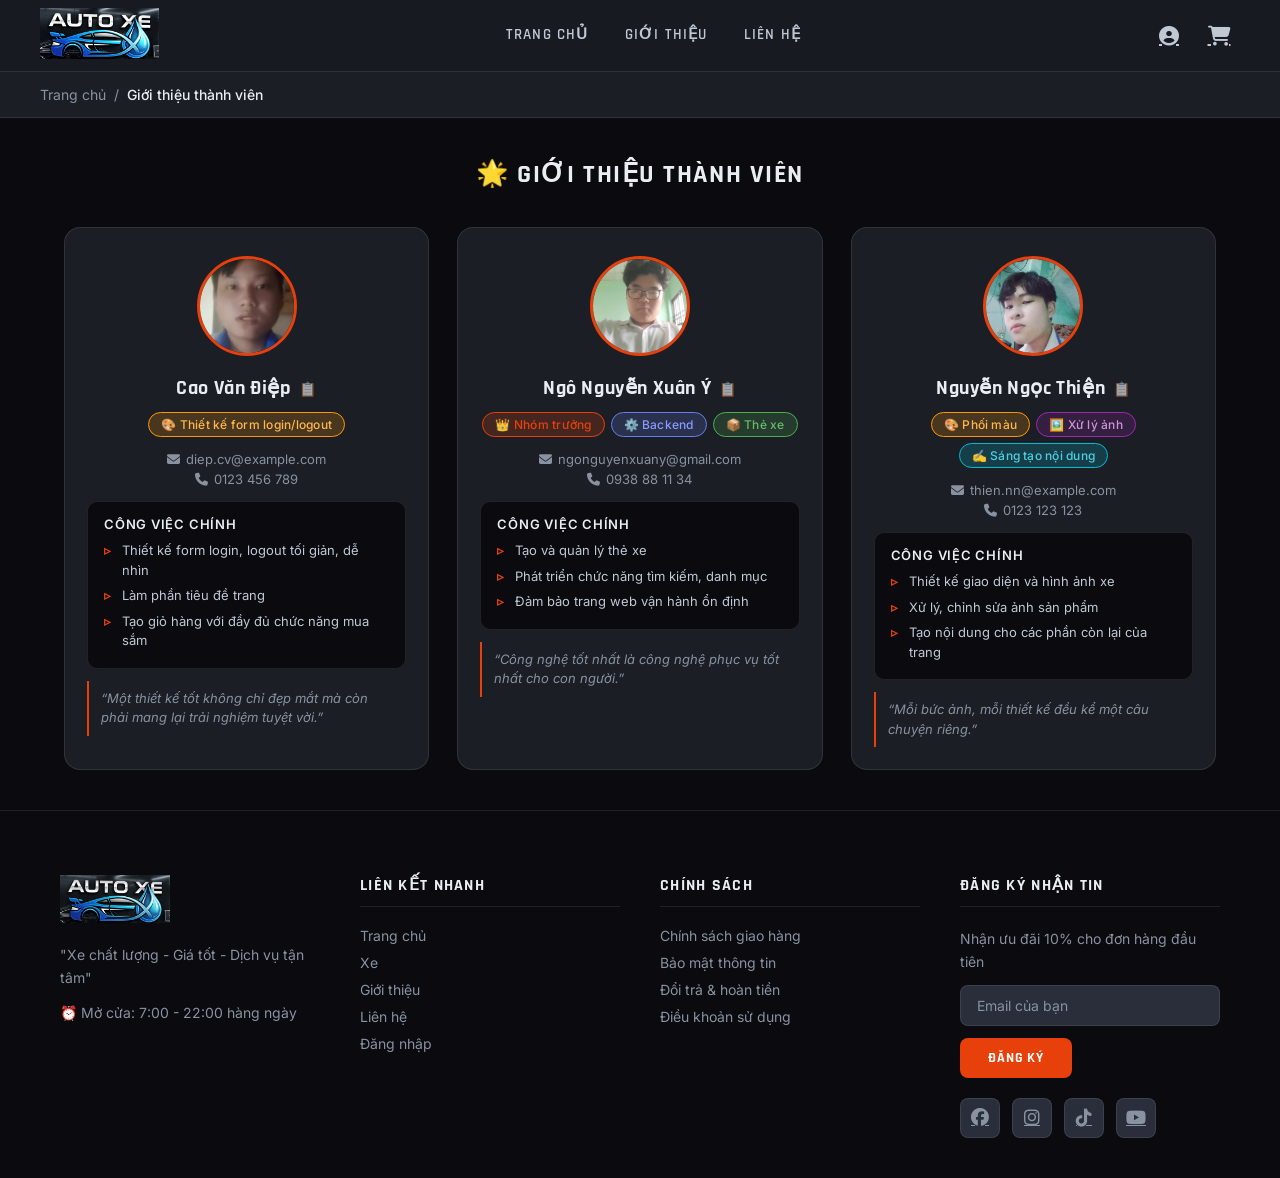
==== frontend/about-us.html @ 6f5e963a "baithi" ====
<!DOCTYPE html>
<html lang="vi">
<head>
    <meta charset="UTF-8">
    <meta name="viewport" content="width=device-width, initial-scale=1.0">
    <title>Đội Ngũ — AUTOSTORE</title>
    <link rel="preconnect" href="https://fonts.googleapis.com">
    <link rel="stylesheet" href="https://fonts.googleapis.com/css2?family=Rajdhani:wght@400;500;600;700&family=Inter:wght@300;400;500;600;700&display=swap">
    <link rel="stylesheet" href="styles.css">
    <link rel="stylesheet" href="https://cdnjs.cloudflare.com/ajax/libs/font-awesome/6.4.0/css/all.min.css">
    <style>
        /* Thêm style cho sự kiện click */
        .member-name-clickable {
            cursor: pointer;
            transition: all 0.3s ease;
            position: relative;
            padding: 5px 10px;
            border-radius: 5px;
            display: inline-block;
        }
        .member-name-clickable:hover {
            background-color: rgba(255, 255, 255, 0.1);
            transform: translateY(-2px);
            box-shadow: 0 4px 8px rgba(0, 0, 0, 0.2);
        }
        .member-name-clickable:active {
            transform: translateY(0);
        }
        .member-name-clickable::after {
            content: "📋";
            margin-left: 8px;
            font-size: 14px;
            opacity: 0.6;
        }
        .member-name-clickable:hover::after {
            content: "👆";
        }

        @keyframes highlightMember {
            0% { background-color: transparent; box-shadow: 0 10px 30px rgba(0,0,0,0.1); }
            50% { background-color: rgba(232, 64, 10, 0.15); box-shadow: 0 15px 40px rgba(232, 64, 10, 0.25); transform: scale(1.02); }
            100% { background-color: transparent; box-shadow: 0 10px 30px rgba(0,0,0,0.1); transform: scale(1); }
        }
        .highlight-animation {
            animation: highlightMember 1.8s ease;
        }

        /* Breadcrumb */
        .breadcrumb {
            background: var(--steel);
            padding: 14px 0;
            border-bottom: 1px solid var(--border);
            width: 100%;
        }
        .breadcrumb-container {
            max-width: 1400px;
            margin: 0 auto;
            padding: 0 40px;
            display: flex;
            align-items: center;
            gap: 8px;
            font-size: 14px;
        }
        .breadcrumb-container a {
            color: var(--silver);
            text-decoration: none;
            transition: color 0.2s;
        }
        .breadcrumb-container a:hover { color: var(--ember); }
        .breadcrumb-container span { color: var(--silver); }
        .breadcrumb-container .current { color: var(--platinum); font-weight: 500; }

        /* Members section */
        .members-section {
            max-width: 1200px;
            margin: 40px auto;
            padding: 0 24px;
        }
        .members-section .section-title {
            font-family: var(--font-display);
            font-size: 26px;
            font-weight: 700;
            color: var(--platinum);
            text-align: center;
            margin-bottom: 36px;
            letter-spacing: 0.06em;
            text-transform: uppercase;
        }
        .members-grid {
            display: grid;
            grid-template-columns: repeat(3, 1fr);
            gap: 28px;
        }

        /* Card thành viên kiểu mới */
        .member-card-compact {
            background: var(--steel);
            border: 1px solid var(--border);
            border-radius: 16px;
            padding: 28px 22px 22px;
            text-align: center;
            transition: transform 0.35s cubic-bezier(0.34, 1.56, 0.64, 1),
                        box-shadow 0.35s ease,
                        border-color 0.3s ease;
            display: flex;
            flex-direction: column;
            align-items: center;
        }
        .member-card-compact:hover {
            transform: translateY(-8px) scale(1.01);
            border-color: var(--ember);
            box-shadow: 0 16px 48px rgba(232, 64, 10, 0.18);
        }
        .member-card-compact .member-avatar {
            width: 100px;
            height: 100px;
            border-radius: 50%;
            overflow: hidden;
            border: 3px solid var(--ember);
            flex-shrink: 0;
            margin-bottom: 14px;
            background: var(--iron);
        }
        .member-card-compact .member-avatar img {
            width: 100%;
            height: 100%;
            object-fit: cover;
            display: block;
        }
        .member-card-compact .member-name {
            font-family: var(--font-display);
            font-size: 20px;
            font-weight: 700;
            color: var(--platinum);
            margin-bottom: 6px;
            letter-spacing: 0.03em;
        }
        .member-card-compact .member-tags {
            display: flex;
            flex-wrap: wrap;
            justify-content: center;
            gap: 6px;
            margin-bottom: 14px;
        }
        .member-card-compact .member-tags .tag {
            font-size: 12px;
            padding: 4px 12px;
            border-radius: 20px;
            background: var(--iron);
            color: var(--chrome);
            border: 1px solid var(--border);
            font-weight: 500;
            letter-spacing: 0.02em;
        }
        .member-card-compact .member-tags .tag.leader {
            background: rgba(232, 64, 10, 0.2);
            color: var(--ember);
            border-color: var(--ember);
        }
        .member-card-compact .member-tags .tag.backend {
            background: rgba(102, 126, 234, 0.2);
            color: #8899ff;
            border-color: #667eea;
        }
        .member-card-compact .member-tags .tag.database {
            background: rgba(76, 175, 80, 0.2);
            color: #66bb6a;
            border-color: #4CAF50;
        }
        .member-card-compact .member-tags .tag.design {
            background: rgba(255, 152, 0, 0.2);
            color: #ffb74d;
            border-color: #ff9800;
        }
        .member-card-compact .member-tags .tag.photo {
            background: rgba(156, 39, 176, 0.2);
            color: #ce93d8;
            border-color: #9c27b0;
        }
        .member-card-compact .member-tags .tag.content {
            background: rgba(0, 188, 212, 0.2);
            color: #4dd0e1;
            border-color: #00bcd4;
        }

        .member-contact {
            display: flex;
            flex-direction: column;
            gap: 4px;
            width: 100%;
            margin-bottom: 14px;
        }
        .member-contact a {
            color: var(--silver);
            font-size: 13px;
            text-decoration: none;
            transition: color 0.2s;
            display: inline-flex;
            align-items: center;
            gap: 6px;
            justify-content: center;
        }
        .member-contact a:hover {
            color: var(--ember);
        }

        .member-work {
            width: 100%;
            text-align: left;
            background: var(--obsidian);
            border-radius: 10px;
            padding: 14px 16px;
            margin-bottom: 12px;
            border: 1px solid var(--border);
        }
        .member-work strong {
            font-size: 13px;
            color: var(--platinum);
            display: block;
            margin-bottom: 6px;
            letter-spacing: 0.06em;
            text-transform: uppercase;
            font-weight: 600;
        }
        .member-work ul {
            list-style: none;
            padding: 0;
            margin: 0;
        }
        .member-work ul li {
            font-size: 13px;
            color: var(--chrome);
            padding: 3px 0 3px 18px;
            position: relative;
            line-height: 1.5;
        }
        .member-work ul li::before {
            content: "▹";
            position: absolute;
            left: 0;
            color: var(--ember);
            font-weight: 700;
        }

        .member-quote {
            font-size: 13px;
            font-style: italic;
            color: var(--silver);
            padding: 8px 12px;
            border-left: 2px solid var(--ember);
            text-align: left;
            width: 100%;
            margin: 0;
            line-height: 1.5;
        }

        /* Responsive */
        @media (max-width: 992px) {
            .members-grid {
                grid-template-columns: repeat(2, 1fr);
                gap: 24px;
            }
        }
        @media (max-width: 600px) {
            .members-grid {
                grid-template-columns: 1fr;
                gap: 20px;
            }
            .member-card-compact .member-avatar {
                width: 80px;
                height: 80px;
            }
            .member-card-compact {
                padding: 20px 16px;
            }
            .breadcrumb-container {
                padding: 0 16px;
            }
        }
    </style>
</head>
<body>
<div id="wrapper">
    <!-- Header giống trang chủ -->
    <div id="header"> 
        <a href="index.html" class="logo"> 
            <img src="./ảnh/LOGO.png" alt="Logo AutoStore" width="150" height="100"> 
        </a>
        
        <div id="menu">
            <div class="item">
                <a href="index.html">Trang Chủ</a>
            </div>
            <div class="item">
                <a href="about-us.html">Giới thiệu</a>
            </div>
            <div class="item">
                <a href="#footer">Liên hệ</a>
            </div>
        </div>

        <div id="actions">
            <div class="item" style="position: relative;" id="user-profile-container">
                <div id="user-profile" style="display: none;">
                    <img id="user-avatar" src="" alt="Avatar" style="width: 40px; height: 40px; border-radius: 50%;">
                </div>
                <a href="login.html" id="login-btn" title="Đăng nhập">
                    <i class="fas fa-user-circle"></i>
                </a>
            </div>
            
            <div class="item" style="position: relative;">
                <a href="sop.html" id="cart-btn" title="Giỏ hàng">
                    <i class="fas fa-shopping-cart"></i>
                </a>
                <span id="cart-badge">0</span>
            </div>  
        </div>
    </div>

    <!-- Breadcrumb -->
    <div class="breadcrumb">
        <div class="breadcrumb-container">
            <a href="index.html">Trang chủ</a>
            <span>/</span>
            <span class="current">Giới thiệu thành viên</span>
        </div>
    </div>

    <!-- Nội dung chính: Thành viên -->
    <div class="members-section">
        <h2 class="section-title">🌟 GIỚI THIỆU THÀNH VIÊN</h2>
        <div class="members-grid">

            <!-- Thành viên 1: Cao Văn Điệp -->
            <div class="member-card-compact" id="member-caodiep">
                <div class="member-avatar">
                    <img src="./ảnh/cvđ.jpg" alt="Cao Văn Điệp" onerror="this.src='./ảnh/default-avatar.jpg'">
                </div>
                <h3 class="member-name member-name-clickable">Cao Văn Điệp</h3>
                <div class="member-tags">
                    <span class="tag design">🎨 Thiết kế form login/logout</span>
                </div>
                <div class="member-contact">
                    <a href="mailto:diep.cv@example.com"><i class="fas fa-envelope"></i> diep.cv@example.com</a>
                    <a href="tel:+84123456789"><i class="fas fa-phone"></i> 0123 456 789</a>
                </div>
                <div class="member-work">
                    <strong>Công việc chính</strong>
                    <ul>
                        <li>Thiết kế form login, logout tối giản, dễ nhìn</li>
                        <li>Làm phần tiêu đề trang</li>
                        <li>Tạo giỏ hàng với đầy đủ chức năng mua sắm</li>
                    </ul>
                </div>
                <blockquote class="member-quote">
                    “Một thiết kế tốt không chỉ đẹp mắt mà còn phải mang lại trải nghiệm tuyệt vời.”
                </blockquote>
            </div>

            <!-- Thành viên 2: Ngô Nguyễn Xuân Ý -->
            <div class="member-card-compact" id="member-ngoxy">
                <div class="member-avatar">
                    <img src="./ảnh/nnxy.jpg" alt="Ngô Nguyễn Xuân Ý" onerror="this.src='./ảnh/default-avatar.jpg'">
                </div>
                <h3 class="member-name member-name-clickable">Ngô Nguyễn Xuân Ý</h3>
                <div class="member-tags">
                    <span class="tag leader">👑 Nhóm trưởng</span>
                    <span class="tag backend">⚙️ Backend</span>
                    <span class="tag database">📦 Thẻ xe</span>
                </div>
                <div class="member-contact">
                    <a href="mailto:ngonguyenxuany@gmail.com"><i class="fas fa-envelope"></i> ngonguyenxuany@gmail.com</a>
                    <a href="tel:+84987654321"><i class="fas fa-phone"></i> 0938 88 11 34</a>
                </div>
                <div class="member-work">
                    <strong>Công việc chính</strong>
                    <ul>
                        <li>Tạo và quản lý thẻ xe</li>
                        <li>Phát triển chức năng tìm kiếm, danh mục</li>
                        <li>Đảm bảo trang web vận hành ổn định</li>
                    </ul>
                </div>
                <blockquote class="member-quote">
                    “Công nghệ tốt nhất là công nghệ phục vụ tốt nhất cho con người.”
                </blockquote>
            </div>

            <!-- Thành viên 3: Nguyễn Ngọc Thiện -->
            <div class="member-card-compact" id="member-ngocthien">
                <div class="member-avatar">
                    <img src="./ảnh/nnt2.jpg" alt="Nguyễn Ngọc Thiện" onerror="this.src='./ảnh/default-avatar.jpg'">
                </div>
                <h3 class="member-name member-name-clickable">Nguyễn Ngọc Thiện</h3>
                <div class="member-tags">
                    <span class="tag design">🎨 Phối màu</span>
                    <span class="tag photo">🖼️ Xử lý ảnh</span>
                    <span class="tag content">✍️ Sáng tạo nội dung</span>
                </div>
                <div class="member-contact">
                    <a href="mailto:thien.nn@example.com"><i class="fas fa-envelope"></i> thien.nn@example.com</a>
                    <a href="tel:+84123123123"><i class="fas fa-phone"></i> 0123 123 123</a>
                </div>
                <div class="member-work">
                    <strong>Công việc chính</strong>
                    <ul>
                        <li>Thiết kế giao diện và hình ảnh xe</li>
                        <li>Xử lý, chỉnh sửa ảnh sản phẩm</li>
                        <li>Tạo nội dung cho các phần còn lại của trang</li>
                    </ul>
                </div>
                <blockquote class="member-quote">
                    “Mỗi bức ảnh, mỗi thiết kế đều kể một câu chuyện riêng.”
                </blockquote>
            </div>

        </div>
    </div>

    <!-- Footer -->
    <footer id="footer">
        <div class="box">
            <div class="logo">
                <img src="./ảnh/LOGO.png" alt="Logo" width="150" height="100">
            </div>
            <p>"Xe chất lượng - Giá tốt - Dịch vụ tận tâm"</p>
            <p>⏰ Mở cửa: 7:00 - 22:00 hàng ngày</p>
        </div>
        <div class="box">
            <h3>Liên kết nhanh</h3>
            <ul class="quick-menu">
                <div class="item">
                    <a href="index.html">Trang chủ</a>
                </div>
                <div class="item">
                   <a href="index.html#products">Xe</a>
                </div>
                <div class="item">
                    <a href="about-us.html">Giới thiệu</a>
                </div>
                <div class="item">
                    <a href="#footer">Liên hệ</a>
                </div>
                <div class="item">
                    <a href="login.html">Đăng nhập</a>
                </div>
            </ul>
        </div>
        <div class="box">
            <h3>Chính sách</h3>
            <ul class="quick-menu">
                <div class="item">
                    <a href="#">Chính sách giao hàng</a>
                </div>
                <div class="item">
                    <a href="#">Bảo mật thông tin</a>
                </div>
                <div class="item">
                    <a href="#">Đổi trả & hoàn tiền</a>
                </div>
                <div class="item">
                    <a href="#">Điều khoản sử dụng</a>
                </div>
            </ul>
        </div>
        <div class="box">
            <h3>Đăng ký nhận tin</h3>
            <p>Nhận ưu đãi 10% cho đơn hàng đầu tiên</p>
            <form id="newsletter-form">
                <input type="email" placeholder="Email của bạn" required>
                <button type="submit">Đăng ký</button>
            </form>
            <div class="social-icons">
                <a href="#"><i class="fab fa-facebook"></i></a>
                <a href="#"><i class="fab fa-instagram"></i></a>
                <a href="#"><i class="fab fa-tiktok"></i></a>
                <a href="#"><i class="fab fa-youtube"></i></a>
            </div>
        </div>
    </footer>
</div>

<!-- Scripts -->
<script src="cart.js"></script>
<script src="animations.js"></script>
<script>
    document.addEventListener('DOMContentLoaded', function() {
        // Cập nhật số lượng giỏ hàng
        function updateCartCount() {
            try {
                const cart = JSON.parse(localStorage.getItem('cart')) || [];
                const totalItems = cart.reduce((sum, item) => sum + (item.quantity || 0), 0);
                const cartBadge = document.getElementById('cart-badge');
                if (cartBadge) {
                    cartBadge.textContent = totalItems > 99 ? '99+' : totalItems;
                    cartBadge.style.display = totalItems > 0 ? 'flex' : 'none';
                }
            } catch (error) {
                console.error('Lỗi khi cập nhật giỏ hàng:', error);
            }
        }

        // Kiểm tra đăng nhập
        function checkLogin() {
            const currentUser = localStorage.getItem('currentUser');
            const userProfile = document.getElementById('user-profile');
            const loginBtn = document.getElementById('login-btn');
            if (currentUser && userProfile) {
                try {
                    const user = JSON.parse(currentUser);
                    const userAvatar = document.getElementById('user-avatar');
                    if (userAvatar && user.avatar) {
                        userAvatar.src = user.avatar;
                    }
                    userProfile.style.display = 'block';
                    loginBtn.style.display = 'none';
                } catch (error) {
                    console.error('Lỗi khi xử lý thông tin đăng nhập:', error);
                }
            }
        }

        // Xử lý click vào tên thành viên (highlight + scroll)
        document.querySelectorAll('.member-name-clickable').forEach(nameEl => {
            nameEl.addEventListener('click', function(e) {
                e.stopPropagation();
                const card = this.closest('.member-card-compact');
                if (card) {
                    card.classList.add('highlight-animation');
                    card.scrollIntoView({ behavior: 'smooth', block: 'center' });
                    setTimeout(() => card.classList.remove('highlight-animation'), 2000);
                }
            });
        });

        // Xử lý tham số URL ?member=...
        const urlParams = new URLSearchParams(window.location.search);
        const memberParam = urlParams.get('member');
        if (memberParam) {
            setTimeout(() => {
                const el = document.getElementById(`member-${memberParam}`);
                if (el) {
                    el.classList.add('highlight-animation');
                    el.scrollIntoView({ behavior: 'smooth', block: 'center' });
                    setTimeout(() => el.classList.remove('highlight-animation'), 2000);
                }
            }, 300);
        }

        // Xử lý từ localStorage (khi chuyển từ index.html)
        const selectedMember = localStorage.getItem('selectedMember');
        if (selectedMember && !memberParam) {
            setTimeout(() => {
                const el = document.getElementById(`member-${selectedMember}`);
                if (el) {
                    el.classList.add('highlight-animation');
                    el.scrollIntoView({ behavior: 'smooth', block: 'center' });
                    localStorage.removeItem('selectedMember');
                    setTimeout(() => el.classList.remove('highlight-animation'), 2000);
                }
            }, 300);
        }

        // Newsletter form
        const newsletterForm = document.getElementById('newsletter-form');
        if (newsletterForm) {
            newsletterForm.addEventListener('submit', function(e) {
                e.preventDefault();
                const email = this.querySelector('input[type="email"]').value;
                if (email) {
                    alert(`Cảm ơn bạn đã đăng ký nhận tin với email: ${email}\nMã giảm giá 10% đã được gửi đến email của bạn!`);
                    this.reset();
                }
            });
        }

        // Scroll to top button
        const scrollBtn = document.querySelector('.scroll-to-top');
        if (scrollBtn) {
            window.addEventListener('scroll', function() {
                scrollBtn.style.display = window.pageYOffset > 300 ? 'flex' : 'none';
            });
            scrollBtn.addEventListener('click', function() {
                window.scrollTo({ top: 0, behavior: 'smooth' });
            });
            scrollBtn.style.display = 'none';
        }

        // Smooth scroll cho anchor links
        document.querySelectorAll('a[href^="#"]').forEach(anchor => {
            anchor.addEventListener('click', function(e) {
                const targetId = this.getAttribute('href');
                if (targetId === '#') return;
                const target = document.querySelector(targetId);
                if (target) {
                    e.preventDefault();
                    window.scrollTo({ top: target.offsetTop - 80, behavior: 'smooth' });
                }
            });
        });

        // Khởi tạo
        updateCartCount();
        checkLogin();
    });

    // Hàm xem chi tiết thành viên (gọi từ index.html)
    function viewMemberDetail(memberId) {
        localStorage.setItem('selectedMember', memberId);
        window.location.href = 'about-us.html?member=' + memberId;
    }
</script>
</body>
</html>
---- frontend/styles.css ----
@import url('https://fonts.googleapis.com/css2?family=Rajdhani:wght@400;500;600;700&family=Inter:wght@300;400;500;600;700&display=swap');

/* ============================================================
   AUTOSTORE — PREMIUM AUTOMOTIVE DARK THEME
   Palette: Obsidian #0A0A0F | Chrome #C0C8D4 | Ember #E8400A
            Steel #1C1E26 | Platinum #EAEEF3
============================================================ */

:root {
    --obsidian: #0A0A0F;
    --steel: #1C1E26;
    --iron: #2A2D3A;
    --chrome: #C0C8D4;
    --platinum: #EAEEF3;
    --ember: #E8400A;
    --ember-glow: rgba(232, 64, 10, 0.15);
    --ember-dark: #B83208;
    --silver: #8892A0;
    --glass: rgba(28, 30, 38, 0.85);
    --border: rgba(192, 200, 212, 0.12);
    --font-display: 'Rajdhani', sans-serif;
    --font-body: 'Inter', sans-serif;
}

* {
    padding: 0;
    margin: 0;
    box-sizing: border-box;
    font-family: var(--font-body);
}

body {
    display: flex;
    flex-direction: column;
    align-items: center;
    width: 100%;
    background: var(--obsidian);
    color: var(--chrome);
}

/* ── SCROLLBAR ── */
::-webkit-scrollbar { width: 6px; }
::-webkit-scrollbar-track { background: var(--steel); }
::-webkit-scrollbar-thumb { background: var(--ember); border-radius: 3px; }

/* ============================================================
   WRAPPER
============================================================ */
#wrapper {
    width: 100%;
    min-height: 100vh;
    max-width: 1440px;
}

/* ============================================================
   HEADER
============================================================ */
#header {
    background: var(--glass);
    backdrop-filter: blur(20px);
    -webkit-backdrop-filter: blur(20px);
    width: 100%;
    padding: 0 40px;
    margin-top: 0;
    display: flex;
    justify-content: space-between;
    align-items: center;
    position: sticky;
    top: 0;
    z-index: 1000;
    border-bottom: 1px solid var(--border);
    height: 72px;
}

#header .logo img {
    filter: brightness(1.1) contrast(1.05);
    height: 52px;
    width: auto;
    object-fit: contain;
}

/* ── MENU ── */
#menu {
    list-style: none;
    display: flex;
    align-items: center;
}

#menu .item {
    margin: 0 18px;
    position: relative;
}

#menu .item a {
    color: var(--chrome);
    text-decoration: none;
    font-family: var(--font-display);
    font-weight: 600;
    font-size: 15px;
    letter-spacing: 0.08em;
    text-transform: uppercase;
    transition: color 0.25s;
    display: flex;
    align-items: center;
    gap: 6px;
    padding: 8px 0;
    border-bottom: 2px solid transparent;
}

#menu .item a:hover {
    color: var(--ember);
    border-bottom-color: var(--ember);
}

/* ── DROPDOWN ── */
.dropdown-menu {
    position: absolute;
    top: calc(100% + 16px);
    left: 50%;
    transform: translateX(-50%);
    background: var(--steel);
    border: 1px solid var(--border);
    border-radius: 8px;
    min-width: 240px;
    opacity: 0;
    pointer-events: none;
    transition: opacity 0.2s, transform 0.2s;
    transform: translateX(-50%) translateY(-8px);
    box-shadow: 0 20px 60px rgba(0,0,0,0.6);
    z-index: 999;
}

.has-dropdown:hover .dropdown-menu,
.has-dropdown.hover .dropdown-menu {
    opacity: 1;
    pointer-events: all;
    transform: translateX(-50%) translateY(0);
}

.dropdown-content {
    padding: 8px;
}

.dropdown-item {
    display: flex !important;
    align-items: center !important;
    gap: 10px !important;
    padding: 10px 14px !important;
    border-radius: 6px !important;
    color: var(--chrome) !important;
    font-size: 14px !important;
    font-weight: 500 !important;
    transition: background 0.2s, color 0.2s !important;
    text-transform: none !important;
    letter-spacing: 0 !important;
    border-bottom: none !important;
}

.dropdown-item:hover {
    background: var(--iron) !important;
    color: var(--ember) !important;
}

.dropdown-item i {
    width: 18px;
    color: var(--silver);
}

.dropdown-item .count {
    margin-left: auto;
    font-size: 12px;
    color: var(--silver);
}

.dropdown-item.sale .count.sale-badge,
.dropdown-item.new .count.new-badge {
    background: var(--ember);
    color: white;
    padding: 2px 8px;
    border-radius: 10px;
    font-size: 11px;
    font-weight: 700;
}

.dropdown-divider {
    height: 1px;
    background: var(--border);
    margin: 6px 0;
}

/* ── ACTIONS ── */
#actions {
    display: flex;
    align-items: center;
    gap: 8px;
}

#actions .item {
    position: relative;
}

#actions .item a {
    color: var(--chrome);
    font-size: 20px;
    transition: color 0.25s, background 0.25s;
    display: flex;
    align-items: center;
    justify-content: center;
    width: 42px;
    height: 42px;
    border-radius: 8px;
    border: 1px solid transparent;
}

#actions .item a:hover {
    color: var(--ember);
    border-color: var(--border);
    background: var(--iron);
}

#cart-badge {
    position: absolute;
    top: -4px;
    right: -4px;
    background: var(--ember);
    color: white;
    border-radius: 50%;
    width: 20px;
    height: 20px;
    font-size: 11px;
    display: none;
    align-items: center;
    justify-content: center;
    font-weight: 700;
    border: 2px solid var(--obsidian);
    z-index: 100;
}

/* User avatar profile */
#user-profile img {
    width: 36px;
    height: 36px;
    border-radius: 50%;
    border: 2px solid var(--ember);
    object-fit: cover;
    cursor: pointer;
    display: block;
}

.user-dropdown {
    position: absolute;
    top: 54px;
    right: 0;
    background: var(--steel);
    border: 1px solid var(--border);
    border-radius: 10px;
    box-shadow: 0 20px 60px rgba(0,0,0,0.5);
    min-width: 220px;
    z-index: 1000;
    display: none;
    overflow: hidden;
}

.user-dropdown-item {
    padding: 12px 18px;
    display: flex;
    align-items: center;
    gap: 12px;
    color: var(--chrome);
    text-decoration: none;
    font-size: 14px;
    transition: background 0.2s, color 0.2s;
    cursor: pointer;
}

.user-dropdown-item:hover {
    background: var(--iron);
    color: var(--ember);
}

.user-dropdown-item i {
    color: var(--silver);
    width: 16px;
}

.user-dropdown-divider {
    height: 1px;
    background: var(--border);
}

/* ============================================================
   BANNER / HERO
============================================================ */
#banner {
    width: 100%;
    background:
        linear-gradient(135deg, rgba(10,10,15,0.92) 0%, rgba(10,10,15,0.7) 60%, transparent 100%),
        url('./ảnh/xenen.jpg') center/cover no-repeat;
    height: 640px;
    display: flex;
    padding: 0 80px;
    position: relative;
    align-items: center;
    border-bottom: 1px solid var(--border);
    overflow: hidden;
}

/* Ember accent line */
#banner::before {
    content: '';
    position: absolute;
    bottom: 0;
    left: 0;
    width: 60%;
    height: 3px;
    background: linear-gradient(90deg, var(--ember), transparent);
}

#banner .box-left {
    width: 55%;
    z-index: 1;
}

#banner .box-left h2 {
    font-family: var(--font-display);
    font-size: 58px;
    font-weight: 700;
    color: var(--platinum);
    margin-bottom: 20px;
    line-height: 1.05;
    letter-spacing: 0.02em;
    text-transform: uppercase;
}

#banner .box-left h2 span {
    display: block;
}

#banner .box-left h2 span:first-child {
    color: var(--ember);
}

#banner .box-left p {
    color: var(--silver);
    font-size: 16px;
    line-height: 1.7;
    margin-bottom: 36px;
    max-width: 480px;
    transform: none !important;
}

/* Scroll button */
.to-bottom { position: absolute; bottom: 30px; left: 50%; transform: translateX(-50%); }
.to-bottom img { animation: bounce 2s infinite; filter: invert(1); opacity: 0.5; }
@keyframes bounce {
    0%, 20%, 50%, 80%, 100% { transform: translateY(0); }
    40% { transform: translateY(-8px); }
    60% { transform: translateY(-4px); }
}

/* ============================================================
   SECTION HEADINGS (h2 floating)
============================================================ */
#wrapper > h2,
#wrapper h2:not(#footer h2):not(.section-title):not(.products-header h2) {
    font-family: var(--font-display);
    font-size: 28px;
    font-weight: 700;
    color: var(--platinum);
    letter-spacing: 0.06em;
    text-transform: uppercase;
    padding: 0 40px 0;
    margin: 60px 0 20px;
    display: flex;
    align-items: center;
    gap: 12px;
}

#wrapper > h2::after {
    content: '';
    flex: 1;
    height: 1px;
    background: linear-gradient(90deg, var(--ember), transparent);
}

/* ============================================================
   CATEGORY NAV SECTION
============================================================ */
.category-nav-section {
    background: var(--steel);
    padding: 40px;
    margin: 0 0 0 0;
    border-radius: 0;
    max-width: 100%;
    width: 100%;
    border-top: 1px solid var(--border);
    border-bottom: 1px solid var(--border);
}

.category-products-container {
    display: grid;
    grid-template-columns: 260px 1fr;
    gap: 32px;
    max-width: 1400px;
    margin: 0 auto;
}

/* ── SIDEBAR ── */
.category-sidebar-container {
    background: var(--obsidian);
    border-radius: 12px;
    padding: 24px;
    border: 1px solid var(--border);
    height: fit-content;
    position: sticky;
    top: 88px;
}

.category-sidebar-container h2 {
    font-family: var(--font-display) !important;
    font-size: 13px !important;
    font-weight: 700 !important;
    color: var(--silver) !important;
    letter-spacing: 0.12em !important;
    text-transform: uppercase !important;
    margin-bottom: 16px !important;
    padding: 0 !important;
    margin-top: 0 !important;
    display: flex !important;
    align-items: center !important;
    gap: 8px !important;
}

.category-sidebar-container h2::after { display: none !important; }

.category-list {
    display: flex;
    flex-direction: column;
    gap: 4px;
    margin-bottom: 24px;
}

.category-item {
    display: flex;
    align-items: center;
    gap: 10px;
    padding: 11px 14px;
    background: transparent;
    border-radius: 8px;
    text-decoration: none;
    color: var(--chrome);
    border: 1px solid transparent;
    transition: all 0.2s;
    font-size: 14px;
    font-weight: 500;
}

.category-item i {
    width: 18px;
    color: var(--silver);
    font-size: 14px;
}

.category-item .count {
    margin-left: auto;
    font-size: 11px;
    color: var(--silver);
}

.category-item:hover,
.category-item.active {
    background: var(--iron);
    border-color: var(--ember);
    color: var(--ember);
}

.category-item:hover i,
.category-item.active i { color: var(--ember); }

.category-item.sale,
.category-item.new {
    color: var(--chrome);
}

.category-item.sale .count,
.category-item.new .count {
    background: var(--ember);
    color: white;
    padding: 2px 8px;
    border-radius: 10px;
    font-size: 10px;
    font-weight: 700;
}

.category-banner {
    background: linear-gradient(135deg, var(--ember-dark), var(--ember));
    border-radius: 10px;
    padding: 20px;
    text-align: center;
    margin-top: 12px;
}

.category-banner h3 {
    color: white;
    font-family: var(--font-display);
    font-size: 16px;
    font-weight: 700;
    margin-bottom: 8px;
}

.category-banner p {
    color: rgba(255,255,255,0.85);
    font-size: 13px;
    margin-bottom: 6px;
}

.promo-btn {
    margin-top: 12px;
    background: white;
    color: var(--ember-dark);
    border: none;
    padding: 9px 18px;
    border-radius: 6px;
    font-weight: 700;
    font-size: 13px;
    cursor: pointer;
    transition: transform 0.2s;
}

.promo-btn:hover { transform: scale(1.04); }

/* ── PRODUCTS MAIN ── */
.products-main-content { flex: 1; }

.products-header {
    margin-bottom: 24px;
}

.products-header h2 {
    font-family: var(--font-display) !important;
    font-size: 22px !important;
    font-weight: 700 !important;
    color: var(--platinum) !important;
    letter-spacing: 0.06em !important;
    margin-bottom: 4px !important;
    padding: 0 !important;
    margin-top: 0 !important;
}

.products-header h2::after { display: none !important; }

.category-description {
    color: var(--silver);
    font-size: 14px;
    margin-bottom: 16px;
}

/* ── SEARCH ── */
.search-container {
    display: flex;
    gap: 10px;
}

.search-box {
    flex: 1;
    background: var(--obsidian);
    border: 1px solid var(--border);
    border-radius: 8px;
    padding: 12px 16px;
    color: var(--platinum);
    font-size: 14px;
    transition: border-color 0.2s;
}

.search-box::placeholder { color: var(--silver); }
.search-box:focus {
    outline: none;
    border-color: var(--ember);
}

.search-btn {
    background: var(--ember);
    color: white;
    border: none;
    padding: 12px 20px;
    border-radius: 8px;
    cursor: pointer;
    font-size: 16px;
    transition: background 0.2s, transform 0.2s;
}

.search-btn:hover { background: var(--ember-dark); transform: scale(1.04); }

.search-results-header {
    margin-top: 16px;
    padding: 12px 0;
    border-top: 1px solid var(--border);
}

.search-results-header h3 {
    color: var(--platinum);
    font-size: 16px;
    margin-bottom: 4px;
}

.search-results-header p {
    color: var(--silver);
    font-size: 13px;
}

/* ── PRODUCTS GRID ── */
.products-grid {
    display: grid;
    grid-template-columns: repeat(auto-fill, minmax(230px, 1fr));
    gap: 20px;
    margin-bottom: 28px;
}

/* ── PAGINATION ── */
.pagination {
    display: flex;
    gap: 8px;
    justify-content: center;
    flex-wrap: wrap;
}

.pagination button,
.page-btn {
    background: var(--iron);
    color: var(--chrome);
    border: 1px solid var(--border);
    padding: 8px 14px;
    border-radius: 6px;
    cursor: pointer;
    font-size: 14px;
    transition: all 0.2s;
}

.pagination button:hover,
.page-btn:hover,
.pagination button.active,
.page-btn.active {
    background: var(--ember);
    color: white;
    border-color: var(--ember);
}

/* ============================================================
   PRODUCT CARDS (ten-card1…5)
============================================================ */
.ten-container1, .ten-container2,
.ten-container3, .ten-container4,
.ten-container5 {
    display: flex;
    gap: 24px;
    overflow-x: auto;
    padding: 16px 40px 28px;
    scroll-snap-type: x mandatory;
    scrollbar-width: thin;
    scrollbar-color: var(--ember) var(--steel);
}

.ten-container1::-webkit-scrollbar,
.ten-container2::-webkit-scrollbar,
.ten-container3::-webkit-scrollbar,
.ten-container4::-webkit-scrollbar,
.ten-container5::-webkit-scrollbar { height: 4px; }

.ten-card1, .ten-card2,
.ten-card3, .ten-card4,
.ten-card5 {
    background: var(--steel);
    border: 1px solid var(--border);
    border-radius: 12px;
    width: 270px;
    text-align: left;
    cursor: pointer;
    transition: transform 0.3s ease, box-shadow 0.3s ease, border-color 0.3s;
    margin: 0;
    flex: 0 0 auto;
    scroll-snap-align: start;
    overflow: hidden;
}

.ten-card1:hover, .ten-card2:hover,
.ten-card3:hover, .ten-card4:hover,
.ten-card5:hover {
    transform: translateY(-6px);
    box-shadow: 0 20px 50px rgba(0,0,0,0.5);
    border-color: var(--ember);
}

.ten-card1 img, .ten-card2 img,
.ten-card3 img, .ten-card4 img,
.ten-card5 img {
    width: 100%;
    height: 190px;
    object-fit: cover;
    display: block;
    transition: transform 0.4s;
    background: var(--iron);
}

.ten-card1:hover img, .ten-card2:hover img,
.ten-card3:hover img, .ten-card4:hover img,
.ten-card5:hover img { transform: scale(1.06); }

/* card inner content area */
.ten-card1 > *:not(img),
.ten-card2 > *:not(img),
.ten-card3 > *:not(img),
.ten-card4 > *:not(img),
.ten-card5 > *:not(img) {
    padding-left: 16px;
    padding-right: 16px;
}

/* product name */
.ten-card1 h3, .ten-card2 h3,
.ten-card3 h3, .ten-card4 h3,
.ten-card5 h3 {
    font-family: var(--font-display);
    font-size: 17px;
    font-weight: 700;
    color: var(--platinum);
    margin: 14px 0 6px;
    letter-spacing: 0.03em;
    line-height: 1.3;
    padding: 0 16px;
}

/* price */
.ten-card1 .price, .ten-card2 .price,
.ten-card3 .price, .ten-card4 .price,
.ten-card5 .price {
    color: var(--ember);
    font-weight: 700;
    font-size: 16px;
    margin: 4px 0 10px;
    padding: 0 16px;
}

/* badge */
.badge, .product-badge {
    position: absolute;
    top: 12px;
    left: 12px;
    background: var(--ember);
    color: white;
    padding: 4px 10px;
    border-radius: 4px;
    font-size: 11px;
    font-weight: 700;
    letter-spacing: 0.06em;
    text-transform: uppercase;
}

.badge-new, .product-badge.new-badge { background: #0099cc; }
.badge-hot { background: var(--ember); }

/* product-details row */
.product-details {
    display: flex;
    justify-content: space-between;
    margin: 8px 16px;
    font-size: 13px;
    color: var(--silver);
}

.product-details .size,
.product-details .serves {
    display: flex;
    align-items: center;
    gap: 5px;
}

.product-details i { color: var(--ember); }

/* action buttons */
.action-buttons {
    display: flex;
    gap: 8px;
    margin: 12px 16px 16px;
}

.add-to-cart-btn,
.view-detail-btn {
    flex: 1;
    padding: 10px 8px;
    border: none;
    border-radius: 7px;
    cursor: pointer;
    font-size: 13px;
    font-weight: 600;
    transition: all 0.25s;
    display: flex;
    align-items: center;
    justify-content: center;
    gap: 5px;
}

.add-to-cart-btn {
    background: var(--ember);
    color: white;
}

.add-to-cart-btn:hover {
    background: var(--ember-dark);
    transform: scale(1.03);
}

.view-detail-btn {
    background: var(--iron);
    color: var(--chrome);
    border: 1px solid var(--border);
}

.view-detail-btn:hover {
    background: var(--obsidian);
    border-color: var(--chrome);
    color: var(--platinum);
}

/* ============================================================
   SHOP INTRO SECTION
============================================================ */
#shop-intro,
.shop-intro-section {
    width: 100%;
    max-width: 1400px;
    margin: 80px auto;
    padding: 60px 40px;
    background: var(--steel);
    border: 1px solid var(--border);
    border-radius: 16px;
}

#shop-intro h2,
.shop-intro-section h2 {
    font-family: var(--font-display) !important;
    font-size: 26px !important;
    color: var(--platinum) !important;
    text-transform: uppercase !important;
    letter-spacing: 0.08em !important;
    margin-bottom: 40px !important;
    text-align: center !important;
    padding: 0 !important;
}

.intro-container {
    display: grid;
    grid-template-columns: 1fr 1.5fr;
    gap: 48px;
    align-items: center;
    margin-bottom: 48px;
}

.intro-image img {
    width: 100%;
    border-radius: 12px;
    object-fit: cover;
    border: 1px solid var(--border);
}

.intro-content {
    display: grid;
    grid-template-columns: 1fr 1fr;
    gap: 20px;
}

.intro-card {
    background: var(--obsidian);
    border: 1px solid var(--border);
    border-radius: 10px;
    padding: 24px;
    transition: border-color 0.3s, transform 0.3s;
}

.intro-card:hover {
    border-color: var(--ember);
    transform: translateY(-4px);
}

.intro-card i {
    font-size: 28px;
    color: var(--ember);
    margin-bottom: 12px;
    display: block;
}

.intro-card h3 {
    font-family: var(--font-display);
    font-size: 16px;
    font-weight: 700;
    color: var(--platinum);
    margin-bottom: 8px;
    text-transform: uppercase;
    letter-spacing: 0.04em;
}

.intro-card p {
    color: var(--silver);
    font-size: 13px;
    line-height: 1.6;
}

.story-section {
    border-top: 1px solid var(--border);
    padding-top: 40px;
}

.story-section h3 {
    font-family: var(--font-display);
    font-size: 20px;
    color: var(--platinum);
    margin-bottom: 16px;
    display: flex;
    align-items: center;
    gap: 10px;
    text-transform: uppercase;
    letter-spacing: 0.06em;
}

.story-section h3 i { color: var(--ember); }

.story-section > p {
    color: var(--silver);
    font-size: 15px;
    line-height: 1.75;
    margin-bottom: 28px;
}

.mission-vision {
    display: grid;
    grid-template-columns: 1fr 1fr;
    gap: 20px;
}

.mission,
.vision {
    background: var(--obsidian);
    border: 1px solid var(--border);
    border-radius: 10px;
    padding: 24px;
}

.mission h4,
.vision h4 {
    font-family: var(--font-display);
    font-size: 15px;
    font-weight: 700;
    color: var(--ember);
    margin-bottom: 10px;
    display: flex;
    align-items: center;
    gap: 8px;
    text-transform: uppercase;
}

.mission p,
.vision p {
    color: var(--silver);
    font-size: 14px;
    line-height: 1.65;
    font-style: italic;
}

/* ============================================================
   TEAM / COMMENT SECTION
============================================================ */
#comment {
    width: 100%;
    max-width: 1400px;
    margin: 0 auto 80px;
    padding: 0 40px 60px;
}

#comment h2 {
    font-family: var(--font-display) !important;
    font-size: 26px !important;
    color: var(--platinum) !important;
    text-align: center !important;
    margin-bottom: 40px !important;
    text-transform: uppercase !important;
    letter-spacing: 0.08em !important;
    padding: 0 !important;
}

#comment h2::after { display: none !important; }

#comment-body {
    display: flex;
    align-items: center;
    justify-content: center;
}

#list-comment {
    display: flex;
    justify-content: center;
    gap: 28px;
    list-style: none;
    padding: 0;
    margin: 0;
    flex-wrap: wrap;
}

#list-comment .item {
    flex: 0 0 auto;
    width: 300px;
    background: var(--steel);
    border: 1px solid var(--border);
    border-radius: 14px;
    padding: 28px;
    text-align: center;
    transition: transform 0.3s, border-color 0.3s, box-shadow 0.3s;
    cursor: pointer;
}

#list-comment .item:hover {
    transform: translateY(-8px);
    border-color: var(--ember);
    box-shadow: 0 20px 50px rgba(232,64,10,0.15);
}

#list-comment .avatar { margin-bottom: 18px; }

#list-comment .avatar img {
    width: 110px;
    height: 110px;
    border-radius: 50%;
    object-fit: cover;
    border: 3px solid var(--ember);
    background: var(--iron);
}

#list-comment .name {
    font-family: var(--font-display);
    font-size: 20px;
    font-weight: 700;
    color: var(--platinum);
    margin-bottom: 12px;
    letter-spacing: 0.04em;
}

#list-comment .text { color: var(--silver); line-height: 1.6; font-size: 14px; }

/* ============================================================
   FOOTER
============================================================ */
#footer {
    background: var(--obsidian);
    color: var(--chrome);
    padding: 64px 60px 40px;
    display: flex;
    justify-content: space-around;
    flex-wrap: wrap;
    gap: 40px;
    width: 100%;
    border-top: 1px solid var(--border);
}

#footer .box {
    flex: 1;
    min-width: 220px;
}

#footer .box .logo img {
    margin-bottom: 16px;
    height: 48px;
    width: auto;
}

#footer .box p {
    color: var(--silver);
    line-height: 1.65;
    margin-bottom: 12px;
    font-size: 14px;
}

#footer .box h3 {
    font-family: var(--font-display);
    color: var(--platinum);
    margin-bottom: 20px;
    font-size: 16px;
    font-weight: 700;
    text-transform: uppercase;
    letter-spacing: 0.08em;
    padding-bottom: 10px;
    border-bottom: 1px solid var(--border);
}

#footer .quick-menu .item {
    margin-bottom: 10px;
}

#footer .quick-menu .item a {
    color: var(--silver);
    text-decoration: none;
    font-size: 14px;
    transition: color 0.2s, padding-left 0.2s;
    display: block;
}

#footer .quick-menu .item a:hover {
    color: var(--ember);
    padding-left: 6px;
}

#footer form input {
    width: 100%;
    padding: 11px 16px;
    background: var(--iron);
    border: 1px solid var(--border);
    border-radius: 8px;
    margin-bottom: 12px;
    font-size: 14px;
    color: var(--platinum);
}

#footer form input::placeholder { color: var(--silver); }
#footer form input:focus { outline: none; border-color: var(--ember); }

#footer form button {
    background: var(--ember);
    color: white;
    border: none;
    padding: 11px 28px;
    border-radius: 8px;
    cursor: pointer;
    font-weight: 700;
    font-size: 14px;
    font-family: var(--font-display);
    letter-spacing: 0.06em;
    text-transform: uppercase;
    transition: all 0.25s;
}

#footer form button:hover {
    background: var(--ember-dark);
    transform: translateY(-2px);
}

.social-icons {
    display: flex;
    gap: 12px;
    margin-top: 20px;
}

.social-icons a {
    color: var(--silver);
    font-size: 18px;
    width: 40px;
    height: 40px;
    border-radius: 8px;
    background: var(--iron);
    border: 1px solid var(--border);
    display: flex;
    align-items: center;
    justify-content: center;
    transition: all 0.25s;
}

.social-icons a:hover {
    background: var(--ember);
    border-color: var(--ember);
    color: white;
    transform: translateY(-3px);
}

/* ============================================================
   SCROLL TO TOP
============================================================ */
.scroll-to-top {
    position: fixed;
    bottom: 30px;
    right: 30px;
    width: 48px;
    height: 48px;
    background: var(--ember);
    border-radius: 8px;
    display: none;
    align-items: center;
    justify-content: center;
    cursor: pointer;
    z-index: 1000;
    box-shadow: 0 8px 24px rgba(232,64,10,0.35);
    transition: all 0.3s;
}

.scroll-to-top:hover {
    background: var(--ember-dark);
    transform: translateY(-4px);
}

.scroll-to-top img {
    width: 20px;
    height: 20px;
    filter: brightness(0) invert(1);
}

/* ============================================================
   BREADCRUMB
============================================================ */
.breadcrumb {
    background: var(--steel);
    padding: 14px 0;
    margin-top: 0;
    border-bottom: 1px solid var(--border);
    width: 100%;
}

.breadcrumb-container {
    max-width: 1400px;
    margin: 0 auto;
    padding: 0 40px;
    display: flex;
    align-items: center;
    gap: 8px;
    font-size: 13px;
}

.breadcrumb-container a {
    color: var(--silver);
    text-decoration: none;
    transition: color 0.2s;
}

.breadcrumb-container a:hover { color: var(--ember); }
.breadcrumb-container span { color: var(--silver); }
.breadcrumb-container .current { color: var(--platinum); font-weight: 500; }

/* ============================================================
   PRODUCT DETAIL PAGE
============================================================ */
.product-detail-container {
    max-width: 1400px;
    margin: 40px auto;
    padding: 0 40px;
    width: 100%;
}

/* ── Detail Card ── */
.product-detail-card {
    display: grid;
    grid-template-columns: 1fr 1fr;
    gap: 48px;
    background: var(--steel);
    border: 1px solid var(--border);
    border-radius: 16px;
    padding: 48px;
    margin-bottom: 40px;
}

.product-detail-image img {
    width: 100%;
    border-radius: 12px;
    object-fit: cover;
    border: 1px solid var(--border);
}

.product-detail-info h1 {
    font-family: var(--font-display);
    font-size: 36px;
    font-weight: 700;
    color: var(--platinum);
    letter-spacing: 0.03em;
    margin-bottom: 12px;
    text-transform: uppercase;
}

.product-detail-info .product-category {
    font-size: 12px;
    font-weight: 600;
    letter-spacing: 0.12em;
    text-transform: uppercase;
    color: var(--ember);
    margin-bottom: 20px;
    display: block;
}

.product-price {
    font-family: var(--font-display);
    font-size: 32px;
    font-weight: 700;
    color: var(--ember);
    margin-bottom: 24px;
}

.product-detail-info p {
    color: var(--silver);
    font-size: 15px;
    line-height: 1.75;
    margin-bottom: 20px;
}

/* tabs */
.product-tabs {
    display: flex;
    gap: 8px;
    margin-bottom: 24px;
    border-bottom: 1px solid var(--border);
    padding-bottom: 0;
}

.tab-btn {
    background: none;
    border: none;
    color: var(--silver);
    padding: 10px 20px;
    font-size: 14px;
    font-weight: 600;
    cursor: pointer;
    border-bottom: 2px solid transparent;
    margin-bottom: -1px;
    transition: color 0.2s, border-color 0.2s;
    font-family: var(--font-display);
    letter-spacing: 0.06em;
    text-transform: uppercase;
}

.tab-btn:hover,
.tab-btn.active {
    color: var(--ember);
    border-bottom-color: var(--ember);
}

.tab-content { display: none; }
.tab-content.active { display: block; }

/* quantity & buy buttons */
.quantity-control {
    display: flex;
    align-items: center;
    gap: 12px;
    margin-bottom: 24px;
}

.qty-btn {
    width: 38px;
    height: 38px;
    background: var(--iron);
    border: 1px solid var(--border);
    border-radius: 8px;
    cursor: pointer;
    font-size: 18px;
    font-weight: 700;
    color: var(--chrome);
    transition: all 0.2s;
    display: flex;
    align-items: center;
    justify-content: center;
}

.qty-btn:hover { background: var(--ember); color: white; border-color: var(--ember); }

.qty-input {
    width: 60px;
    text-align: center;
    background: var(--obsidian);
    border: 1px solid var(--border);
    border-radius: 8px;
    padding: 8px;
    color: var(--platinum);
    font-size: 16px;
    font-weight: 700;
}

.buy-actions {
    display: flex;
    gap: 12px;
    margin-top: 8px;
}

.btn-buy-now {
    flex: 1;
    background: var(--ember);
    color: white;
    border: none;
    padding: 14px 20px;
    border-radius: 9px;
    font-size: 15px;
    font-weight: 700;
    cursor: pointer;
    transition: background 0.25s, transform 0.2s;
    font-family: var(--font-display);
    letter-spacing: 0.06em;
    text-transform: uppercase;
}

.btn-buy-now:hover { background: var(--ember-dark); transform: scale(1.02); }

.btn-add-cart {
    flex: 1;
    background: var(--iron);
    color: var(--chrome);
    border: 1px solid var(--border);
    padding: 14px 20px;
    border-radius: 9px;
    font-size: 15px;
    font-weight: 700;
    cursor: pointer;
    transition: all 0.25s;
    font-family: var(--font-display);
    letter-spacing: 0.06em;
    text-transform: uppercase;
}

.btn-add-cart:hover {
    background: var(--obsidian);
    border-color: var(--chrome);
    color: var(--platinum);
}

/* ============================================================
   PRICE CALCULATOR
============================================================ */
.price-calculator-section {
    background: var(--steel);
    padding: 50px 40px;
    margin: 0 0 40px;
    border-radius: 14px;
    border: 1px solid var(--border);
    max-width: 1400px;
    width: 100%;
}

.price-calculator-section h2 {
    font-family: var(--font-display) !important;
    text-align: center !important;
    color: var(--platinum) !important;
    margin-bottom: 30px !important;
    font-size: 24px !important;
    text-transform: uppercase !important;
    letter-spacing: 0.06em !important;
    padding: 0 !important;
}

.price-calculator-section h2::after { display: none !important; }

.calculator-container {
    display: grid;
    grid-template-columns: 1fr 1fr;
    gap: 40px;
    background: var(--obsidian);
    padding: 40px;
    border-radius: 12px;
    border: 1px solid var(--border);
}

.calculator-input { display: flex; flex-direction: column; gap: 22px; }

.input-group { display: flex; flex-direction: column; gap: 8px; }

.input-group label {
    font-weight: 600;
    color: var(--chrome);
    font-size: 14px;
    text-transform: uppercase;
    letter-spacing: 0.06em;
}

.input-group select,
.input-group input {
    padding: 11px 14px;
    background: var(--iron);
    border: 1px solid var(--border);
    border-radius: 8px;
    font-size: 14px;
    color: var(--platinum);
    transition: border-color 0.2s;
    -webkit-appearance: none;
}

.input-group select:focus,
.input-group input:focus {
    outline: none;
    border-color: var(--ember);
}

.size-buttons {
    display: grid;
    grid-template-columns: repeat(4, 1fr);
    gap: 8px;
    margin-bottom: 8px;
}

.size-btn {
    padding: 11px 5px;
    background: var(--iron);
    border: 1px solid var(--border);
    border-radius: 7px;
    cursor: pointer;
    font-weight: 600;
    font-size: 13px;
    color: var(--chrome);
    transition: all 0.2s;
}

.size-btn:hover,
.size-btn.active {
    background: var(--ember);
    color: white;
    border-color: var(--ember);
}

.decor-levels {
    display: grid;
    grid-template-columns: repeat(3, 1fr);
    gap: 8px;
}

/* calculator result */
.calculator-result {
    background: var(--steel);
    border: 1px solid var(--border);
    border-radius: 10px;
    padding: 28px;
    display: flex;
    flex-direction: column;
    gap: 16px;
}

.result-row {
    display: flex;
    justify-content: space-between;
    align-items: center;
    padding: 12px 0;
    border-bottom: 1px solid var(--border);
    font-size: 14px;
}

.result-row:last-child { border-bottom: none; }

.result-label { color: var(--silver); }
.result-value { color: var(--platinum); font-weight: 600; }

.result-total {
    font-family: var(--font-display);
    font-size: 28px;
    font-weight: 700;
    color: var(--ember);
    text-align: center;
    padding-top: 12px;
}

/* ============================================================
   LOGIN PAGE
============================================================ */
.login-body,
body:has(#loginForm) {
    background: var(--obsidian) !important;
}

/* Override inline login.html styles with vars */
body .container {
    background: var(--steel) !important;
    border: 1px solid var(--border);
    color: var(--chrome);
}

body .container h1,
body .container h2 { color: var(--platinum) !important; }

body .container input {
    background: var(--iron) !important;
    border: 1px solid var(--border) !important;
    color: var(--platinum) !important;
    border-radius: 7px !important;
}

body .container button:not(.back-btn):not(#logoutBtn) {
    background: var(--ember) !important;
    color: white !important;
    border-radius: 7px !important;
}

body .container button:not(.back-btn):not(#logoutBtn):hover {
    background: var(--ember-dark) !important;
}

body .back-btn {
    background: var(--iron) !important;
    color: var(--chrome) !important;
    border: 1px solid var(--border) !important;
}

body .back-btn:hover { background: var(--steel) !important; }

body #logoutBtn {
    background: var(--ember-dark) !important;
    border-radius: 7px !important;
}

body .container span {
    color: var(--ember) !important;
}

/* ============================================================
   ORDERS PAGE
============================================================ */
.order-card {
    background: var(--steel) !important;
    border: 1px solid var(--border) !important;
    border-radius: 10px;
    transition: border-color 0.3s !important;
}

.order-card:hover {
    border-color: var(--ember) !important;
    box-shadow: 0 8px 30px rgba(0,0,0,0.3) !important;
}

.order-id { color: var(--ember) !important; }
.order-total { color: var(--ember) !important; }
.order-date { color: var(--silver) !important; }

.order-item {
    background: var(--iron) !important;
    border-radius: 8px !important;
}

.order-item-name { color: var(--platinum) !important; }
.order-item-qty { color: var(--silver) !important; }

/* ============================================================
   SOP / CART PAGE
============================================================ */
/* Cart items inherit color scheme via direct styles override */

/* ============================================================
   GGT / ABOUT-US PAGES
============================================================ */
.about-section {
    background: var(--steel) !important;
    border: 1px solid var(--border) !important;
}

.section-title { color: var(--platinum) !important; }
.section-title i { color: var(--ember) !important; }

.member-card {
    background: var(--steel) !important;
    border: 1px solid var(--border) !important;
    transition: border-color 0.3s, transform 0.3s !important;
}

.member-card:hover {
    border-color: var(--ember) !important;
    transform: translateY(-6px) !important;
}

.mission-card,
.contact-card {
    background: var(--iron) !important;
    border: 1px solid var(--border) !important;
}

/* ============================================================
   RESPONSIVE
============================================================ */
@media (max-width: 1200px) {
    #banner { padding: 0 40px; }
    .category-products-container { grid-template-columns: 1fr; }
    .category-sidebar-container { position: static; }
    .intro-container { grid-template-columns: 1fr; }
}

@media (max-width: 768px) {
    #header {
        padding: 0 16px;
        flex-wrap: wrap;
        height: auto;
        padding-top: 12px;
        padding-bottom: 12px;
    }

    #menu {
        order: 3;
        width: 100%;
        justify-content: center;
        margin-top: 12px;
        flex-wrap: wrap;
        gap: 4px;
    }

    #menu .item { margin: 0 8px; }
    #menu .item a { font-size: 13px; }

    #actions { order: 2; }

    #banner {
        flex-direction: column;
        height: auto;
        padding: 60px 24px;
        text-align: center;
    }

    #banner .box-left {
        width: 100%;
        padding: 0;
    }

    #banner .box-left h2 { font-size: 38px; }
    #banner .box-left p { transform: none !important; max-width: 100%; }

    .category-nav-section { padding: 24px 16px; }

    .product-detail-card {
        grid-template-columns: 1fr;
        padding: 24px;
    }

    .calculator-container { grid-template-columns: 1fr; }

    .mission-vision { grid-template-columns: 1fr; }

    .intro-content { grid-template-columns: 1fr; }

    #footer {
        flex-direction: column;
        align-items: flex-start;
        padding: 40px 24px;
    }

    #footer .box { width: 100%; }

    .ten-container1, .ten-container2,
    .ten-container3, .ten-container4,
    .ten-container5 { padding: 12px 16px 20px; }

    .ten-card1, .ten-card2,
    .ten-card3, .ten-card4,
    .ten-card5 { width: 220px; }
}

@media (max-width: 480px) {
    #banner .box-left h2 { font-size: 30px; }
    .size-buttons { grid-template-columns: repeat(2, 1fr); }
    .products-grid { grid-template-columns: repeat(auto-fill, minmax(160px, 1fr)); }
}



















/* ============================================================
   ANIMATIONS — Thêm mới (không xóa code cũ)
   ============================================================ */

/* ── KEYFRAMES ── */
@keyframes fadeInUp {
  from { opacity: 0; transform: translateY(40px); }
  to   { opacity: 1; transform: translateY(0); }
}

@keyframes fadeInDown {
  from { opacity: 0; transform: translateY(-40px); }
  to   { opacity: 1; transform: translateY(0); }
}

@keyframes fadeInLeft {
  from { opacity: 0; transform: translateX(-40px); }
  to   { opacity: 1; transform: translateX(0); }
}

@keyframes fadeInRight {
  from { opacity: 0; transform: translateX(40px); }
  to   { opacity: 1; transform: translateX(0); }
}

@keyframes scaleUp {
  from { opacity: 0; transform: scale(0.8); }
  to   { opacity: 1; transform: scale(1); }
}

@keyframes pulseGlow {
  0%   { box-shadow: 0 0 0 0 rgba(232, 64, 10, 0.4); }
  70%  { box-shadow: 0 0 0 12px rgba(232, 64, 10, 0); }
  100% { box-shadow: 0 0 0 0 rgba(232, 64, 10, 0); }
}

@keyframes float {
  0%   { transform: translateY(0px); }
  50%  { transform: translateY(-12px); }
  100% { transform: translateY(0px); }
}

@keyframes shimmer {
  0%   { background-position: -200% 0; }
  100% { background-position: 200% 0; }
}

@keyframes rotateIcon {
  from { transform: rotate(0deg); }
  to   { transform: rotate(360deg); }
}

/* ── ANIMATION CLASSES ── */
.animate-on-scroll {
  opacity: 0;
  transition: opacity 0.8s ease, transform 0.8s ease;
}

.animate-on-scroll.fade-in-up {
  transform: translateY(40px);
}
.animate-on-scroll.fade-in-up.visible {
  opacity: 1;
  transform: translateY(0);
}

.animate-on-scroll.fade-in-down {
  transform: translateY(-40px);
}
.animate-on-scroll.fade-in-down.visible {
  opacity: 1;
  transform: translateY(0);
}

.animate-on-scroll.fade-in-left {
  transform: translateX(-40px);
}
.animate-on-scroll.fade-in-left.visible {
  opacity: 1;
  transform: translateX(0);
}

.animate-on-scroll.fade-in-right {
  transform: translateX(40px);
}
.animate-on-scroll.fade-in-right.visible {
  opacity: 1;
  transform: translateX(0);
}

.animate-on-scroll.scale-up {
  transform: scale(0.8);
}
.animate-on-scroll.scale-up.visible {
  opacity: 1;
  transform: scale(1);
}

/* Stagger children */
.stagger-children > * {
  opacity: 0;
  transform: translateY(30px);
  transition: opacity 0.6s ease, transform 0.6s ease;
}
.stagger-children.visible > *:nth-child(1) { transition-delay: 0.05s; }
.stagger-children.visible > *:nth-child(2) { transition-delay: 0.12s; }
.stagger-children.visible > *:nth-child(3) { transition-delay: 0.19s; }
.stagger-children.visible > *:nth-child(4) { transition-delay: 0.26s; }
.stagger-children.visible > *:nth-child(5) { transition-delay: 0.33s; }
.stagger-children.visible > *:nth-child(6) { transition-delay: 0.40s; }
.stagger-children.visible > * {
  opacity: 1;
  transform: translateY(0);
}

/* ── HOVER EFFECTS NÂNG CAO ── */
.ten-card1, .ten-card2, .ten-card3, .ten-card4, .ten-card5,
.member-card,
.product-card {
  transition: transform 0.4s cubic-bezier(0.34, 1.56, 0.64, 1),
              box-shadow 0.4s ease,
              border-color 0.3s ease;
}

.ten-card1:hover, .ten-card2:hover, .ten-card3:hover,
.ten-card4:hover, .ten-card5:hover,
.member-card:hover,
.product-card:hover {
  transform: translateY(-10px) scale(1.02);
  box-shadow: 0 20px 50px rgba(232, 64, 10, 0.25);
  border-color: var(--ember);
}

/* Nút bấm */
.add-to-cart-btn,
.view-detail-btn,
.btn-buy-now,
.btn-add-cart,
.promo-btn,
#footer form button,
.submit-btn {
  transition: transform 0.25s cubic-bezier(0.34, 1.56, 0.64, 1),
              background 0.3s ease,
              box-shadow 0.3s ease;
}

.add-to-cart-btn:hover,
.view-detail-btn:hover,
.btn-buy-now:hover,
.btn-add-cart:hover,
.promo-btn:hover,
#footer form button:hover,
.submit-btn:hover {
  transform: scale(1.06);
}

.add-to-cart-btn:active,
.view-detail-btn:active,
.btn-buy-now:active,
.btn-add-cart:active {
  transform: scale(0.94);
}

/* Hình ảnh trong card */
.ten-card1 img, .ten-card2 img, .ten-card3 img,
.ten-card4 img, .ten-card5 img,
.product-image img,
.member-avatar img {
  transition: transform 0.5s cubic-bezier(0.34, 1.56, 0.64, 1),
              filter 0.4s ease;
}

.ten-card1:hover img, .ten-card2:hover img,
.ten-card3:hover img, .ten-card4:hover img,
.ten-card5:hover img,
.product-card:hover .product-image img,
.member-card:hover .member-avatar img {
  transform: scale(1.08);
  filter: brightness(1.05);
}

/* Header sticky animation */
#header {
  transition: background 0.4s ease, box-shadow 0.4s ease, padding 0.3s ease;
}

#header.scrolled {
  background: rgba(10, 10, 15, 0.95);
  box-shadow: 0 4px 30px rgba(0, 0, 0, 0.6);
  padding: 8px 40px;
}

/* ── PULSE / GLOW ── */
.pulse-glow {
  animation: pulseGlow 2s infinite;
}

/* Float animation cho icon hoặc ảnh */
.float-animation {
  animation: float 3s ease-in-out infinite;
}

/* Rotate icon */
.rotate-on-hover:hover i {
  animation: rotateIcon 0.8s ease;
}

/* Shimmer loading */
.shimmer {
  background: linear-gradient(90deg, var(--iron) 25%, var(--steel) 50%, var(--iron) 75%);
  background-size: 200% 100%;
  animation: shimmer 1.5s infinite;
}

/* ── RESPONSIVE ── */
@media (prefers-reduced-motion: reduce) {
  *,
  *::before,
  *::after {
    animation-duration: 0.01ms !important;
    animation-iteration-count: 1 !important;
    transition-duration: 0.01ms !important;
  }
  .animate-on-scroll {
    opacity: 1 !important;
    transform: none !important;
  }
}
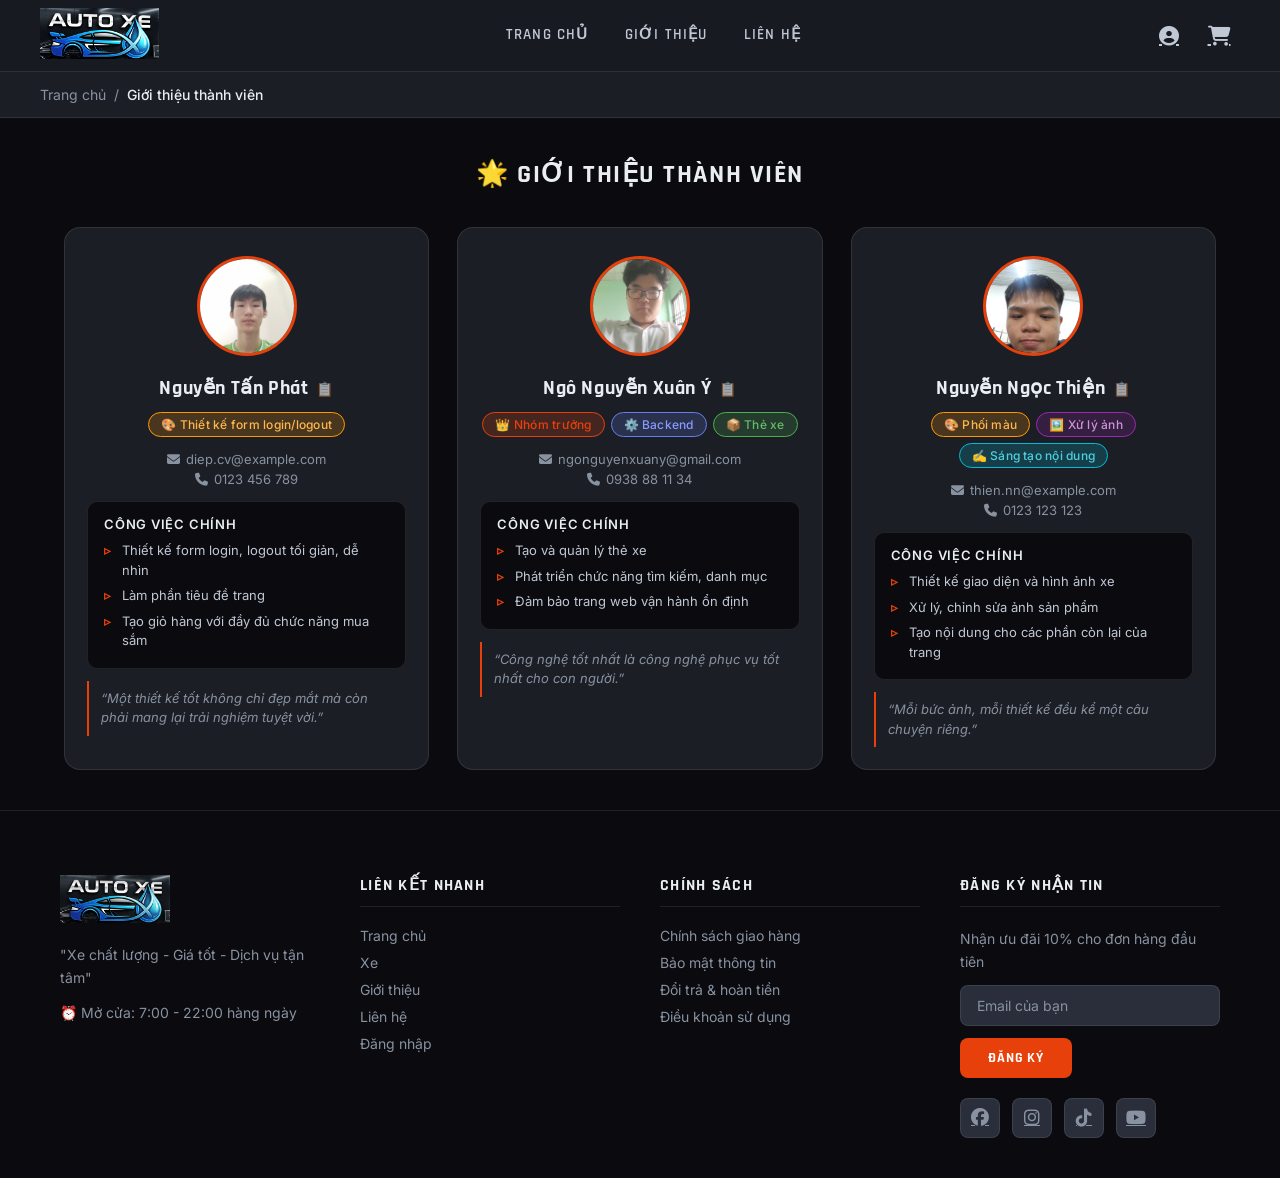
==== commit 0e749a9d: "Update about-us.html" ====
--- a/frontend/about-us.html
+++ b/frontend/about-us.html
@@ -335,9 +335,9 @@
             <!-- Thành viên 1: Cao Văn Điệp -->
             <div class="member-card-compact" id="member-caodiep">
                 <div class="member-avatar">
-                    <img src="./ảnh/cvđ.jpg" alt="Cao Văn Điệp" onerror="this.src='./ảnh/default-avatar.jpg'">
-                </div>
-                <h3 class="member-name member-name-clickable">Cao Văn Điệp</h3>
+                    <img src="./ảnh/phat.jpg" alt="Nguyễn Tấn Phát" onerror="this.src='./ảnh/default-avatar.jpg'">
+                </div>
+                <h3 class="member-name member-name-clickable">Nguyễn Tấn Phát</h3>
                 <div class="member-tags">
                     <span class="tag design">🎨 Thiết kế form login/logout</span>
                 </div>
@@ -389,7 +389,7 @@
             <!-- Thành viên 3: Nguyễn Ngọc Thiện -->
             <div class="member-card-compact" id="member-ngocthien">
                 <div class="member-avatar">
-                    <img src="./ảnh/nnt2.jpg" alt="Nguyễn Ngọc Thiện" onerror="this.src='./ảnh/default-avatar.jpg'">
+                    <img src="./ảnh/z7741961117348_14720128afc2b8284099db8c6459dfa6.jpg" alt="Âu Nguyên Khang" onerror="this.src='./ảnh/default-avatar.jpg'">
                 </div>
                 <h3 class="member-name member-name-clickable">Nguyễn Ngọc Thiện</h3>
                 <div class="member-tags">
@@ -611,4 +611,4 @@
     }
 </script>
 </body>
-</html>+</html>
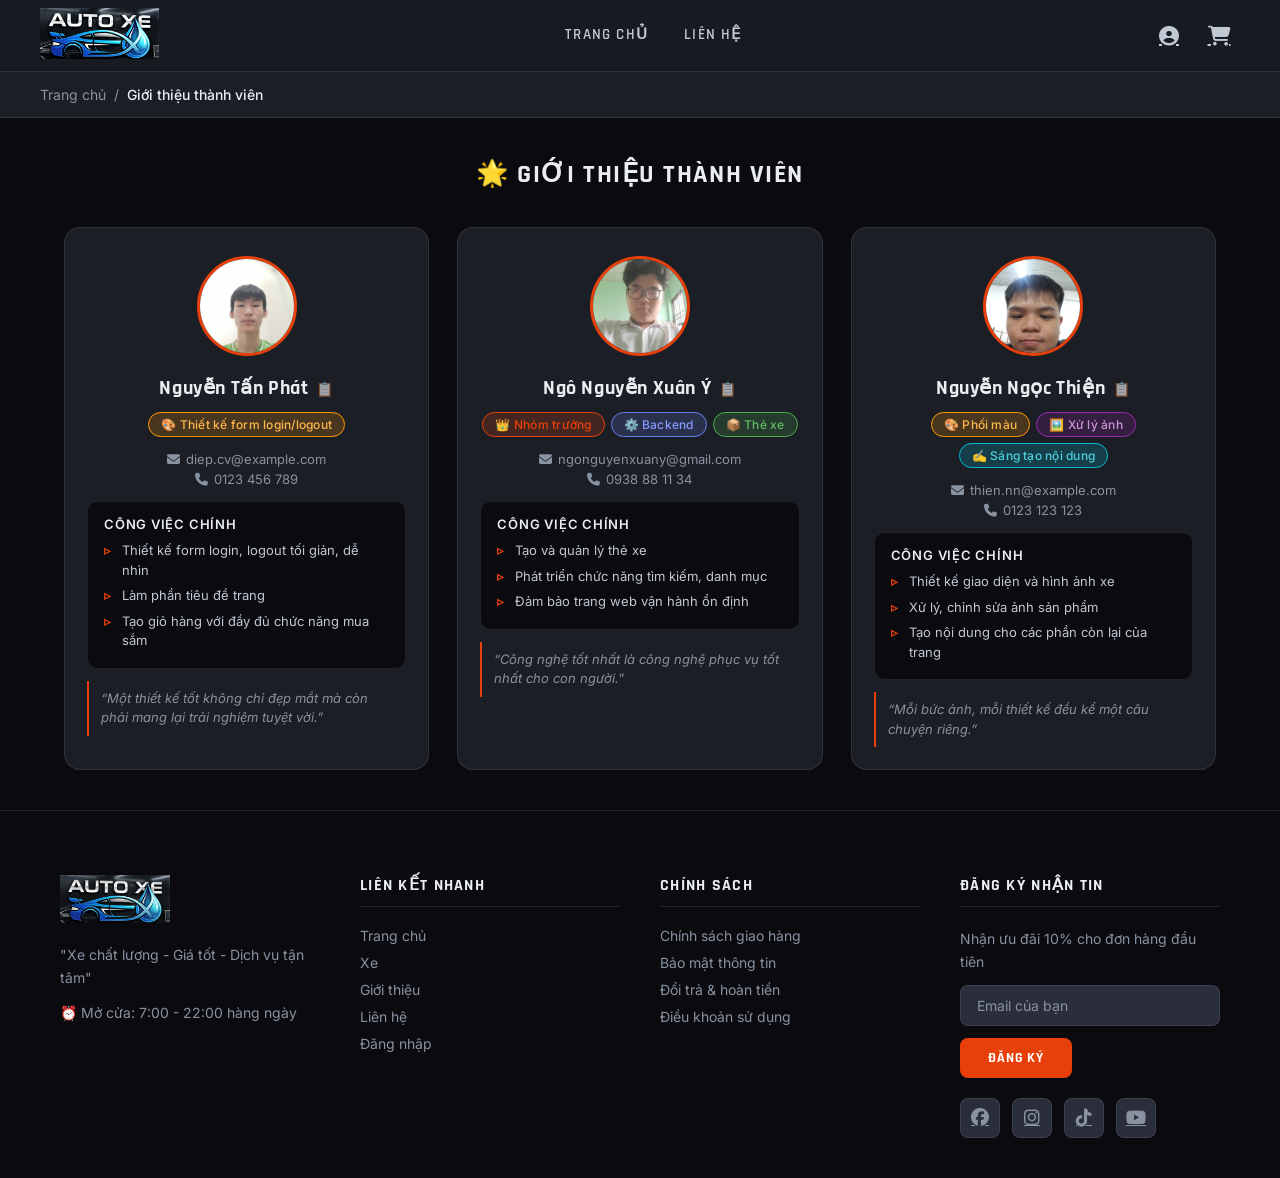
==== commit bd775f07: "Update about-us.html" ====
--- a/frontend/about-us.html
+++ b/frontend/about-us.html
@@ -291,9 +291,7 @@
             <div class="item">
                 <a href="index.html">Trang Chủ</a>
             </div>
-            <div class="item">
-                <a href="about-us.html">Giới thiệu</a>
-            </div>
+           
             <div class="item">
                 <a href="#footer">Liên hệ</a>
             </div>
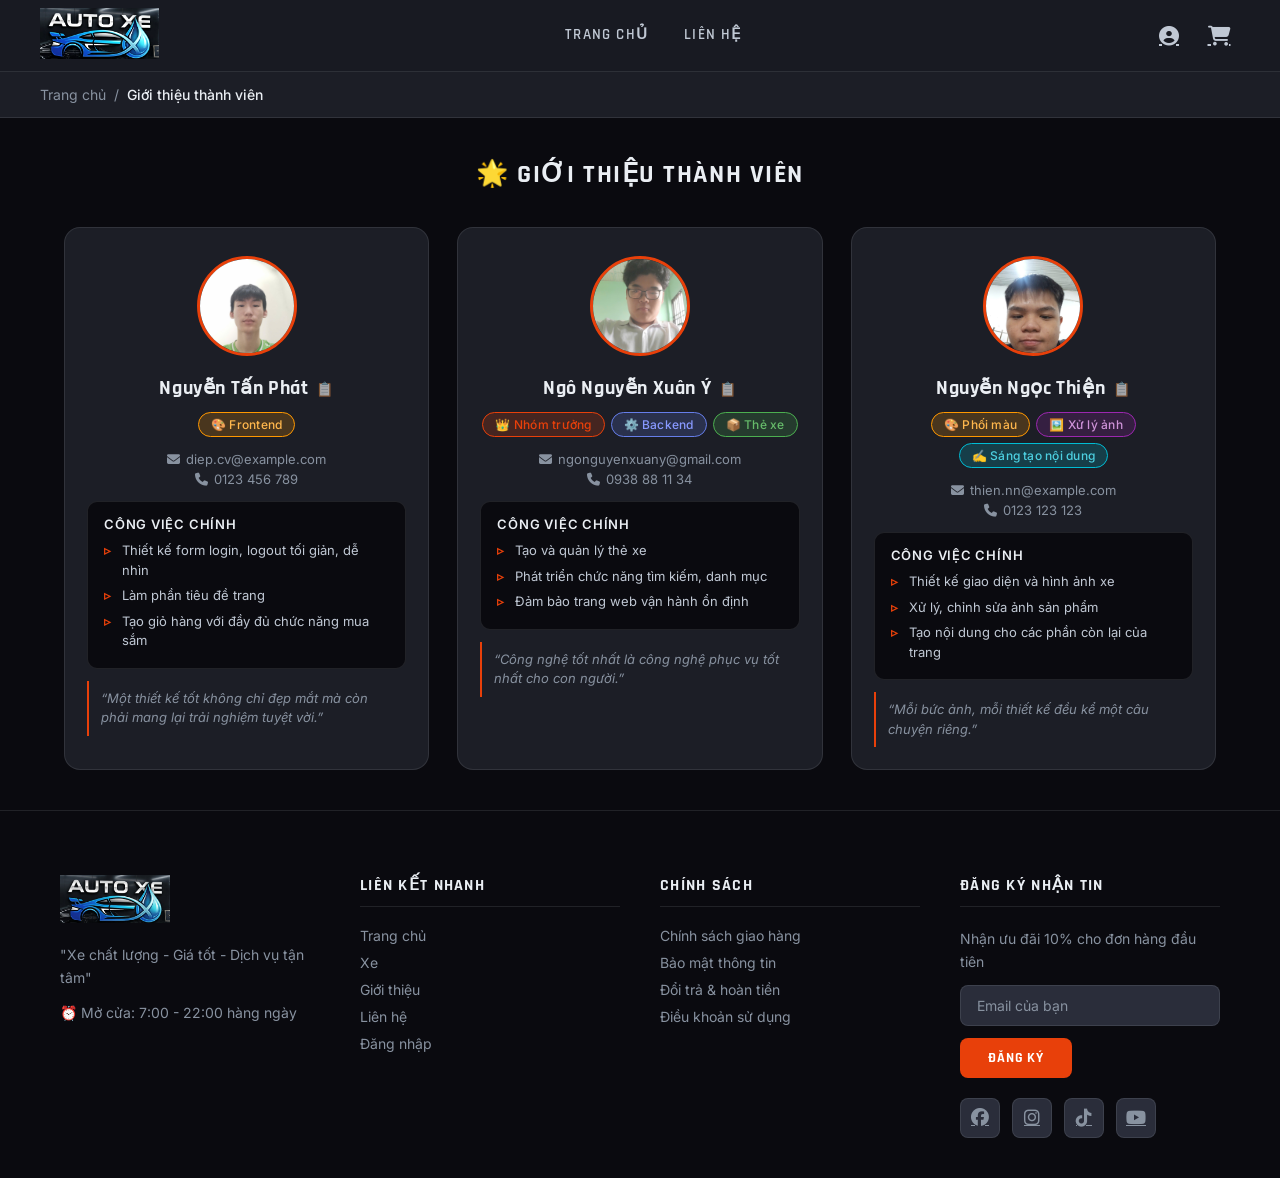
==== commit 2cc3a396: "Update about-us.html" ====
--- a/frontend/about-us.html
+++ b/frontend/about-us.html
@@ -330,14 +330,14 @@
         <h2 class="section-title">🌟 GIỚI THIỆU THÀNH VIÊN</h2>
         <div class="members-grid">
 
-            <!-- Thành viên 1: Cao Văn Điệp -->
+            <!-- Thành viên 1: Nguyễn Tấn Phát -->
             <div class="member-card-compact" id="member-caodiep">
                 <div class="member-avatar">
                     <img src="./ảnh/phat.jpg" alt="Nguyễn Tấn Phát" onerror="this.src='./ảnh/default-avatar.jpg'">
                 </div>
                 <h3 class="member-name member-name-clickable">Nguyễn Tấn Phát</h3>
                 <div class="member-tags">
-                    <span class="tag design">🎨 Thiết kế form login/logout</span>
+                    <span class="tag design">🎨  Frontend</span>
                 </div>
                 <div class="member-contact">
                     <a href="mailto:diep.cv@example.com"><i class="fas fa-envelope"></i> diep.cv@example.com</a>
@@ -384,7 +384,7 @@
                 </blockquote>
             </div>
 
-            <!-- Thành viên 3: Nguyễn Ngọc Thiện -->
+            <!-- Thành viên 3: Âu Nguyên Khang -->
             <div class="member-card-compact" id="member-ngocthien">
                 <div class="member-avatar">
                     <img src="./ảnh/z7741961117348_14720128afc2b8284099db8c6459dfa6.jpg" alt="Âu Nguyên Khang" onerror="this.src='./ảnh/default-avatar.jpg'">
--- a/frontend/styles.css
+++ b/frontend/styles.css
@@ -384,87 +384,84 @@
 }
 
 /* ============================================================
-   CATEGORY NAV SECTION
+   CATEGORY NAV SECTION — HORIZONTAL LAYOUT (sửa ở đây)
 ============================================================ */
 .category-nav-section {
     background: var(--steel);
-    padding: 40px;
-    margin: 0 0 0 0;
-    border-radius: 0;
-    max-width: 100%;
-    width: 100%;
+    padding: 20px 40px;
+    margin: 0;
     border-top: 1px solid var(--border);
     border-bottom: 1px solid var(--border);
+    width: 100%;
 }
 
 .category-products-container {
-    display: grid;
-    grid-template-columns: 260px 1fr;
-    gap: 32px;
     max-width: 1400px;
     margin: 0 auto;
-}
-
-/* ── SIDEBAR ── */
+    display: flex;
+    flex-direction: column;
+    gap: 24px;
+}
+
 .category-sidebar-container {
     background: var(--obsidian);
     border-radius: 12px;
-    padding: 24px;
-    border: 1px solid var(--border);
-    height: fit-content;
-    position: sticky;
-    top: 88px;
+    padding: 16px 24px;
+    border: 1px solid var(--border);
+    width: 100%;
 }
 
 .category-sidebar-container h2 {
-    font-family: var(--font-display) !important;
-    font-size: 13px !important;
-    font-weight: 700 !important;
-    color: var(--silver) !important;
-    letter-spacing: 0.12em !important;
-    text-transform: uppercase !important;
-    margin-bottom: 16px !important;
-    padding: 0 !important;
-    margin-top: 0 !important;
-    display: flex !important;
-    align-items: center !important;
-    gap: 8px !important;
-}
-
-.category-sidebar-container h2::after { display: none !important; }
-
+    font-family: var(--font-display);
+    font-size: 13px;
+    font-weight: 700;
+    color: var(--silver);
+    letter-spacing: 0.12em;
+    text-transform: uppercase;
+    margin-bottom: 12px;
+    display: flex;
+    align-items: center;
+    gap: 8px;
+}
+
+/* Danh sách danh mục NẰM NGANG */
 .category-list {
     display: flex;
-    flex-direction: column;
-    gap: 4px;
-    margin-bottom: 24px;
+    flex-direction: row;
+    flex-wrap: wrap;
+    gap: 6px 10px;
+    margin-bottom: 0;
+    padding: 0;
 }
 
 .category-item {
-    display: flex;
-    align-items: center;
-    gap: 10px;
-    padding: 11px 14px;
+    display: inline-flex;
+    align-items: center;
+    gap: 6px;
+    padding: 8px 16px;
     background: transparent;
-    border-radius: 8px;
-    text-decoration: none;
-    color: var(--chrome);
+    border-radius: 30px;
     border: 1px solid transparent;
-    transition: all 0.2s;
+    white-space: nowrap;
     font-size: 14px;
     font-weight: 500;
+    color: var(--chrome);
+    transition: all 0.25s ease;
+    text-decoration: none;
 }
 
 .category-item i {
-    width: 18px;
     color: var(--silver);
     font-size: 14px;
 }
 
 .category-item .count {
-    margin-left: auto;
     font-size: 11px;
     color: var(--silver);
+    background: var(--iron);
+    padding: 0 8px;
+    border-radius: 12px;
+    line-height: 20px;
 }
 
 .category-item:hover,
@@ -475,79 +472,83 @@
 }
 
 .category-item:hover i,
-.category-item.active i { color: var(--ember); }
-
-.category-item.sale,
-.category-item.new {
-    color: var(--chrome);
+.category-item.active i {
+    color: var(--ember);
 }
 
 .category-item.sale .count,
 .category-item.new .count {
     background: var(--ember);
     color: white;
-    padding: 2px 8px;
-    border-radius: 10px;
-    font-size: 10px;
     font-weight: 700;
 }
 
 .category-banner {
+    display: flex;
+    align-items: center;
+    justify-content: space-between;
+    flex-wrap: wrap;
+    gap: 12px;
     background: linear-gradient(135deg, var(--ember-dark), var(--ember));
     border-radius: 10px;
-    padding: 20px;
-    text-align: center;
-    margin-top: 12px;
+    padding: 14px 24px;
+    margin-top: 16px;
 }
 
 .category-banner h3 {
     color: white;
     font-family: var(--font-display);
-    font-size: 16px;
-    font-weight: 700;
-    margin-bottom: 8px;
+    font-size: 15px;
+    font-weight: 700;
+    margin: 0;
+    display: flex;
+    align-items: center;
+    gap: 8px;
 }
 
 .category-banner p {
-    color: rgba(255,255,255,0.85);
+    color: rgba(255, 255, 255, 0.85);
     font-size: 13px;
-    margin-bottom: 6px;
+    margin: 0;
 }
 
 .promo-btn {
-    margin-top: 12px;
     background: white;
     color: var(--ember-dark);
     border: none;
-    padding: 9px 18px;
-    border-radius: 6px;
+    padding: 8px 18px;
+    border-radius: 30px;
     font-weight: 700;
     font-size: 13px;
     cursor: pointer;
-    transition: transform 0.2s;
-}
-
-.promo-btn:hover { transform: scale(1.04); }
-
-/* ── PRODUCTS MAIN ── */
-.products-main-content { flex: 1; }
+    transition: transform 0.2s, box-shadow 0.2s;
+    white-space: nowrap;
+}
+
+.promo-btn:hover {
+    transform: scale(1.05);
+    box-shadow: 0 4px 12px rgba(0,0,0,0.3);
+}
+
+/* ============================================================
+   PRODUCTS MAIN
+============================================================ */
+.products-main-content {
+    flex: 1;
+}
 
 .products-header {
     margin-bottom: 24px;
 }
 
 .products-header h2 {
-    font-family: var(--font-display) !important;
-    font-size: 22px !important;
-    font-weight: 700 !important;
-    color: var(--platinum) !important;
-    letter-spacing: 0.06em !important;
-    margin-bottom: 4px !important;
-    padding: 0 !important;
-    margin-top: 0 !important;
-}
-
-.products-header h2::after { display: none !important; }
+    font-family: var(--font-display);
+    font-size: 22px;
+    font-weight: 700;
+    color: var(--platinum);
+    letter-spacing: 0.06em;
+    margin-bottom: 4px;
+}
 
 .category-description {
     color: var(--silver);
@@ -559,6 +560,7 @@
 .search-container {
     display: flex;
     gap: 10px;
+    margin-bottom: 16px;
 }
 
 .search-box {
@@ -1660,8 +1662,6 @@
 ============================================================ */
 @media (max-width: 1200px) {
     #banner { padding: 0 40px; }
-    .category-products-container { grid-template-columns: 1fr; }
-    .category-sidebar-container { position: static; }
     .intro-container { grid-template-columns: 1fr; }
 }
 
@@ -1703,7 +1703,39 @@
     #banner .box-left h2 { font-size: 38px; }
     #banner .box-left p { transform: none !important; max-width: 100%; }
 
-    .category-nav-section { padding: 24px 16px; }
+    .category-nav-section {
+        padding: 16px;
+    }
+
+    .category-sidebar-container {
+        padding: 12px 16px;
+    }
+
+    .category-list {
+        gap: 4px 6px;
+    }
+
+    .category-item {
+        padding: 6px 12px;
+        font-size: 13px;
+    }
+
+    .category-item .count {
+        font-size: 10px;
+        line-height: 18px;
+        padding: 0 6px;
+    }
+
+    .category-banner {
+        flex-direction: column;
+        align-items: stretch;
+        text-align: center;
+        padding: 16px;
+    }
+
+    .category-banner .promo-btn {
+        align-self: center;
+    }
 
     .product-detail-card {
         grid-template-columns: 1fr;
@@ -1734,31 +1766,30 @@
 }
 
 @media (max-width: 480px) {
+    .category-item {
+        font-size: 12px;
+        padding: 4px 10px;
+    }
+
+    .category-item i {
+        font-size: 12px;
+    }
+
+    .category-banner h3 {
+        font-size: 14px;
+    }
+
+    .category-banner p {
+        font-size: 12px;
+    }
+
     #banner .box-left h2 { font-size: 30px; }
     .size-buttons { grid-template-columns: repeat(2, 1fr); }
     .products-grid { grid-template-columns: repeat(auto-fill, minmax(160px, 1fr)); }
 }
 
-
-
-
-
-
-
-
-
-
-
-
-
-
-
-
-
-
-
 /* ============================================================
-   ANIMATIONS — Thêm mới (không xóa code cũ)
+   ANIMATIONS — Thêm mới
    ============================================================ */
 
 /* ── KEYFRAMES ── */
@@ -1807,6 +1838,24 @@
 @keyframes rotateIcon {
   from { transform: rotate(0deg); }
   to   { transform: rotate(360deg); }
+}
+
+@keyframes slideBackground {
+    0%   { background-position: 0% 50%; }
+    50%  { background-position: 100% 50%; }
+    100% { background-position: 0% 50%; }
+}
+
+@keyframes floatImage {
+    0%   { transform: translateY(0px); }
+    50%  { transform: translateY(-12px); }
+    100% { transform: translateY(0px); }
+}
+
+@keyframes slowFloat {
+    0%   { transform: translateY(0px) rotate(0deg); }
+    50%  { transform: translateY(-8px) rotate(1.5deg); }
+    100% { transform: translateY(0px) rotate(0deg); }
 }
 
 /* ── ANIMATION CLASSES ── */
@@ -1969,6 +2018,22 @@
   background: linear-gradient(90deg, var(--iron) 25%, var(--steel) 50%, var(--iron) 75%);
   background-size: 200% 100%;
   animation: shimmer 1.5s infinite;
+}
+
+/* Banner: di chuyển background */
+#banner {
+    background-size: 110%;
+    animation: slideBackground 25s ease-in-out infinite;
+}
+
+/* Ảnh sản phẩm: nhấp nhô */
+.float-image {
+    animation: floatImage 3.5s ease-in-out infinite;
+}
+
+/* Avatar thành viên: lắc lư nhẹ */
+.slow-float {
+    animation: slowFloat 4.2s ease-in-out infinite;
 }
 
 /* ── RESPONSIVE ── */
@@ -1984,4 +2049,4 @@
     opacity: 1 !important;
     transform: none !important;
   }
-}+}
